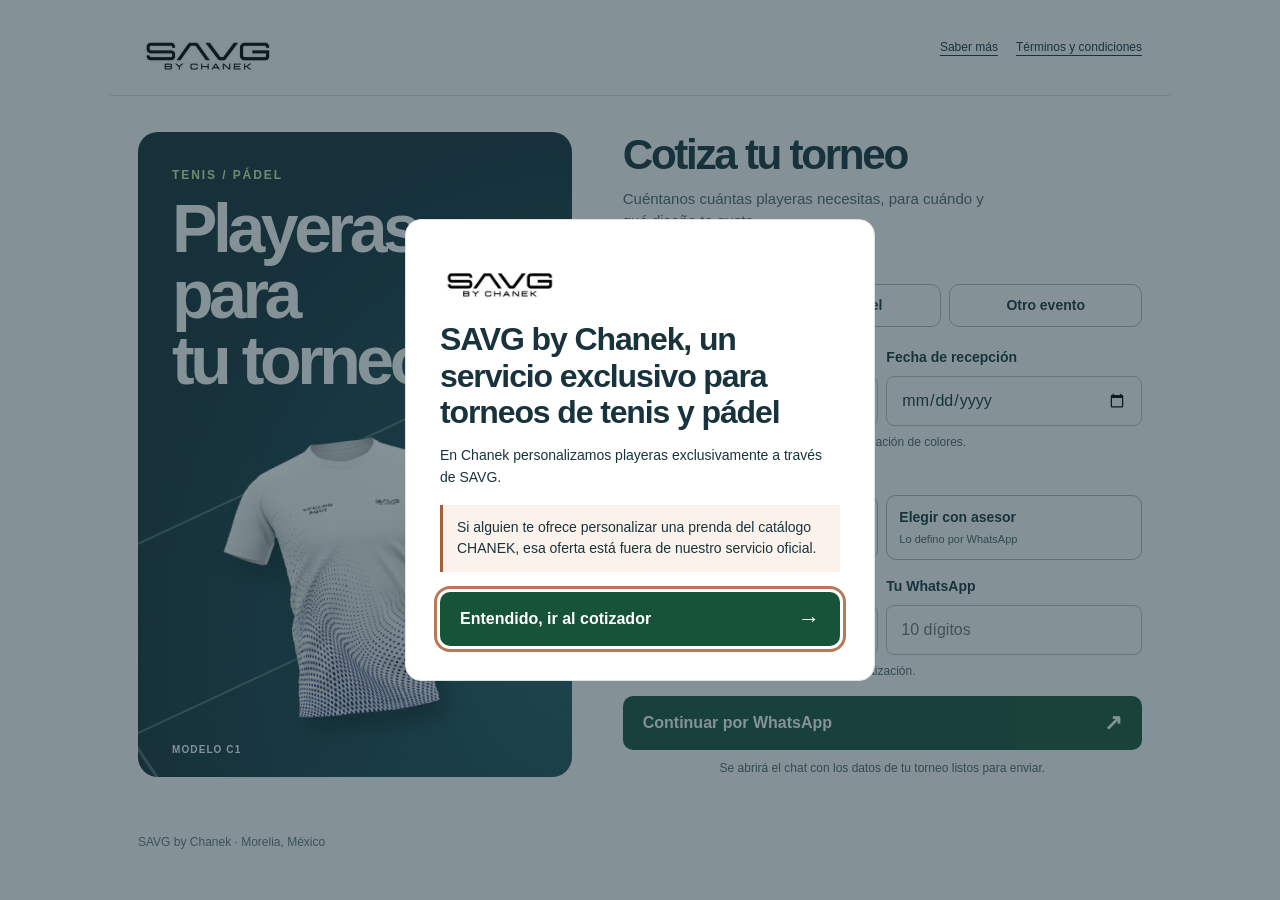
==== index.html @ 30528400 "Cotizador SAVG en savage.chanek.com.mx Copia del cotizador de torneos SAVG by Chanek con pixel de Me" ====
<!doctype html><html lang="es-MX"><head><meta charset="utf-8"><meta name="viewport" content="width=device-width,initial-scale=1"><meta name="theme-color" content="#19333d"><title>SAVG by Chanek | Cotiza tu torneo</title><meta name="description" content="Indica cantidad, fecha de recepción y diseño de playera para tu torneo de tenis o pádel y solicita tu cotización por WhatsApp."><link rel="stylesheet" href="styles.css"><script src="quote.js" defer></script><link rel="stylesheet" href="torneos.css"><script src="torneos.js" defer></script><script>
!function(f,b,e,v,n,t,s){if(f.fbq)return;n=f.fbq=function(){n.callMethod?n.callMethod.apply(n,arguments):n.queue.push(arguments)};if(!f._fbq)f._fbq=n;n.push=n;n.loaded=!0;n.version='2.0';n.queue=[];t=b.createElement(e);t.async=!0;t.src=v;s=b.getElementsByTagName(e)[0];s.parentNode.insertBefore(t,s)}(window,document,'script','https://connect.facebook.net/en_US/fbevents.js');
fbq('init','4872146926148195');fbq('track','PageView');
window.savgTrack=function(ev,data){try{if(window.fbq)fbq('track',ev,data||{})}catch(e){}};
</script>
</head><body>
<noscript><img height="1" width="1" style="display:none" alt="" src="https://www.facebook.com/tr?id=4872146926148195&amp;ev=PageView&amp;noscript=1"></noscript>

<header><a href="#" id="home" aria-label="SAVG by Chanek, cotizador"><img src="assets/logo.png" alt="SAVG by Chanek" width="140" height="55"></a><nav aria-label="Información"><button type="button" class="text-button" id="moreInfo">Saber más</button><button type="button" class="text-button" id="termsLink">Términos y condiciones</button></nav></header>
<main class="tournament">
  <aside class="court" aria-label="Playeras SAVG para torneos">
    <div class="court-copy"><p>Tenis / Pádel</p><h1>Playeras para<br>tu torneo.</h1></div>
    <div class="court-lines" aria-hidden="true"></div>
    <figure class="jersey"><img id="heroShirt" src="assets/c1-original.png" alt="Playera del catálogo SAVG, modelo C1"><figcaption id="heroCode">Modelo C1</figcaption></figure>
  </aside>
  <section class="request" aria-labelledby="formTitle">
    <h2 id="formTitle">Cotiza tu torneo</h2>
    <p class="subhead">Cuéntanos cuántas playeras necesitas, para cuándo y qué diseño te gusta.</p>
    <form id="tournamentForm">
      <fieldset class="sports"><legend>¿Qué tipo de evento organizas?</legend>
        <div class="sport-options">
          <label><input type="radio" name="sport" value="Tenis" required><span>Tenis</span></label>
          <label><input type="radio" name="sport" value="Pádel"><span>Pádel</span></label>
          <label><input type="radio" name="sport" value="Otro"><span>Otro evento</span></label>
        </div>
      </fieldset>
      <p id="outside" class="scope-note" role="status" hidden>Este cotizador es exclusivo para torneos de tenis o pádel.</p>
      <fieldset id="leadFields">
        <div class="pair">
          <label for="qty">Cantidad de playeras<input id="qty" type="number" step="1" min="10" aria-describedby="quantityMinimum" placeholder="Ej. 150" inputmode="numeric" required></label>
          <label for="needDate">Fecha de recepción<input id="needDate" type="date" aria-describedby="dateNotice" required></label>
        </div>
        <p class="quantity-minimum" id="quantityMinimum">Mínimo 10 playeras del mismo diseño y combinación de colores.</p>
        <div id="dateNotice" class="date-notice" role="status" hidden><strong id="dateTitle"></strong><span id="dateReason"></span></div>
        <fieldset id="quoteFields">
        <fieldset class="design"><legend>Diseño de la playera</legend>
          <div class="design-options">
            <button type="button" id="chooseDesign" aria-haspopup="dialog"><b id="chosenLabel">Elegir del catálogo</b><small>Ver los 18 modelos →</small></button>
            <button type="button" id="advise" aria-pressed="false"><b>Elegir con asesor</b><small>Lo defino por WhatsApp</small></button>
          </div>
          <p class="error" role="alert" id="designError"></p>
        </fieldset>
        <section class="instant-quote" id="estimate" aria-labelledby="estimateTitle" hidden>
          <h3 id="estimateTitle">Tu cotización</h3>
          <div id="pricedDetails">
            <label class="quality-line" for="fabric">Calidad de la playera<select id="fabric"></select></label>
            <div aria-live="polite">
              <p class="estimate-line" id="baseLine"></p>
              <p class="estimate-line" id="expressLine" hidden></p>
              <p class="estimate-total"><span id="totalLabel">Total estimado</span><strong id="quoteTotal"></strong></p>
              <p class="estimate-note" id="quoteNote"></p>
            </div>
          </div>
          <p id="manualPrice" class="estimate-note" hidden>Para más de 600 playeras por variante, un asesor confirma el precio por WhatsApp.</p>
        </section>
        <div class="pair" id="contactFields">
          <label for="clientName">Tu nombre<input id="clientName" type="text" autocomplete="name" maxlength="80" placeholder="Ej. Ana López" required></label>
          <label for="clientPhone">Tu WhatsApp<input id="clientPhone" type="tel" inputmode="tel" autocomplete="tel" maxlength="20" placeholder="10 dígitos" aria-describedby="contactNote" required></label>
        </div>
        <p class="quantity-minimum" id="contactNote">Lo usamos solo para darle seguimiento a tu cotización.</p>
        <button type="submit" id="waButton" class="wa">Continuar por WhatsApp <span aria-hidden="true">↗</span></button>
        <p class="handoff">Se abrirá el chat con los datos de tu torneo listos para enviar.</p>
        </fieldset>
      </fieldset>
    </form>
  </section>
</main>
<dialog id="brandNotice" aria-labelledby="brandNoticeTitle" aria-describedby="brandService brandWarning">
  <img class="notice-logo" src="assets/logo.png" width="120" height="47" alt="SAVG by Chanek">
  <h2 id="brandNoticeTitle">SAVG by Chanek, un servicio exclusivo para torneos de tenis y pádel</h2>
  <p id="brandService">En Chanek personalizamos playeras exclusivamente a través de SAVG.</p>
  <p id="brandWarning">Si alguien te ofrece personalizar una prenda del catálogo CHANEK, esa oferta está fuera de nuestro servicio oficial.</p>
  <form method="dialog"><button type="submit" class="wa" autofocus>Entendido, ir al cotizador <span aria-hidden="true">→</span></button></form>
</dialog>
<dialog id="models" aria-labelledby="modelsTitle"><div class="modal-head"><div><span class="eyebrow">CATÁLOGO SAVG</span><h2 id="modelsTitle">Elige tu diseño</h2></div><button type="button" class="secondary" id="closeModels" autofocus>Cerrar ✕</button></div><p>Adaptamos el modelo a los colores y logos de tu torneo.</p><div class="models-grid" id="modelsList"></div></dialog>
<footer><span>SAVG by Chanek · Morelia, México</span></footer>
<dialog id="learn" aria-labelledby="learnTitle"><div class="modal-head"><div><span class="eyebrow">SAVG BY CHANEK</span><h2 id="learnTitle">Saber más</h2></div><button type="button" id="closeLearn" class="secondary" aria-label="Cerrar Saber más">Cerrar ✕</button></div><p>Fabricamos playeras para torneos de tenis o pádel con diseños preestablecidos que adaptamos con tus colores y logos.</p><a class="button" href="assets/catalogo-savg.pdf" target="_blank" rel="noopener">Ver catálogo completo · PDF ↗</a><p class="hint">Se abre en otra pestaña. Tu cotización se conserva.</p><details><summary>Qué incluye el catálogo</summary><p>Diseños, calidades, precios por volumen, producción, beneficios para eventos y condiciones del proyecto.</p></details><details><summary>Cómo funciona</summary><p>Cotiza → elige un diseño preestablecido → confirma colores, tallas y logos → aprueba y paga el anticipo → producimos y liquidamos antes del envío.</p></details><details><summary>Comparar precios</summary><div class="table"><table><caption>Precio por playera · MXN · IVA incluido</caption><thead><tr><th>Piezas por variante</th><th>Media</th><th>Alta</th><th>Premium</th></tr></thead><tbody id="priceRows"></tbody></table></div><p class="hint">Cada diseño y combinación de colores se cotiza por separado. Correspondencias del catálogo: Media = ProLite Basic; Alta = ProLite Premium; Premium = ProLite Elite.</p></details><details><summary>Probar una muestra</summary><div class="sample-links"><a href="?ejemplo=estandar">Pedido estándar · 137 playeras ↗</a><a href="?ejemplo=expres">Pedido exprés · 67 playeras ↗</a><a href="?ejemplo=diseno">Proyecto que requiere ajustes ↗</a><a href="?ejemplo=variantes">Dos variantes · 25 + 25 playeras ↗</a></div><p class="hint">Son ejemplos editables. Tu cotización se conserva por separado.</p></details><button type="button" class="text-button" id="learnTerms">Consultar términos y condiciones</button></dialog>
<dialog id="condiciones" class="conditions" aria-labelledby="termsTitle"><div class="terms-header"><div><span class="eyebrow">SAVG BY CHANEK</span><h2 id="termsTitle">Términos y condiciones</h2></div><button type="button" id="closeTerms" class="button outline" autofocus aria-label="Cerrar términos y condiciones">Cerrar ✕</button></div><div class="terms-content"><p>Cotiza → confirma disponibilidad y detalles → aprueba y paga 50% → liquida antes del envío.</p><div class="rules">
<details><summary>Tiempos y pagos</summary><p>La fecha que eliges es la fecha deseada de recepción. El estimado cuenta lunes a viernes desde hoy en México, sin descontar festivos. Se requieren al menos 5 días hábiles para aceptar el proyecto. De 5 a 9 días hábiles se agrega un 20% provisional al subtotal de prendas para priorizar la producción. A partir de 10 días hábiles no se aplica el recargo automático. No equivale a confirmar disponibilidad ni entrega. Debemos revisar agenda y transporte a tu ciudad. La producción estándar requiere de 3 a 4 semanas desde la aprobación completa de cantidades, tallas, diseño, logos y anticipo, más el envío. El plazo y cualquier recargo se recalculan al confirmar. 50% para iniciar y 50% antes del envío.</p></details>
<details><summary>Precio por variante</summary><p>Mínimo 10 piezas de un mismo diseño y combinación de colores. No se suman diseños ni colores: dos variantes de 10 no forman un rango de 20. El mínimo disponible también depende de la tela. Cada variante puede tener un costo propio confirmado en la cotización.</p></details>
<details><summary>Diseño, marca y logos</summary><p>Diseño: $500 MXN, descontado si el pedido se produce con nosotros. Incluye de 3 a 15 logos. El logo SAVG permanece visible al frente. El alcance es de diseños base full print; no incluye diseño desde cero, cambios estructurales ni rediseños fuera del sistema.</p></details>
<details><summary>Archivos y aprobación</summary><p>Enviar logos vectorizados en AI, EPS o SVG. Conversión sin costo cuando sea posible; redibujar o trazar desde cero en casos extremos cuesta $1,000 MXN. Con JPG o PNG se requiere responsiva y no se garantiza precisión total de impresión. Confirmar todos los detalles y anticipo autoriza el inicio de producción.</p></details>
<details><summary>Cambios y cancelaciones</summary><p>Cantidades, tallas, colores, diseño y logos solo pueden modificarse antes de producir. Cualquier cambio posterior a la aprobación queda sujeto a validación y puede modificar el plazo. Si la producción comenzó, cancelar implica una penalización del 100% del anticipo.</p></details>
<details><summary>Envío, garantía y tallas</summary><p>Envío con costo adicional. SAVG no responde por demoras o daños durante el transporte. Reporta defectos de fabricación en un plazo de 5 días hábiles. Dama y caballero: CH, M, G, XG, XXG. Niño: 6-8, 8-10, 10-12 y 12-14.</p></details></div></div></dialog><noscript>Activa JavaScript para completar tu solicitud de cotización.</noscript></body></html>
---- styles.css ----
:root{--ink:#19333d;--muted:#65767b;--rust:#a45f3c;--line:#dce4e1;--paper:#fff;--green:#1f7151;--amber:#946000;--red:#aa3834}*{box-sizing:border-box}[hidden]{display:none!important}html{scroll-behavior:smooth}body{margin:0;background:var(--paper);color:var(--ink);font:16px/1.5 Arial,Helvetica,sans-serif}header,main,footer{max-width:1060px;padding:20px 28px;margin:auto}header{display:flex;align-items:center;justify-content:space-between;gap:12px;border-bottom:1px solid var(--line)}header img{display:block;object-fit:contain}nav{display:flex;gap:18px;align-items:center}a{color:inherit}.intro{text-align:center;padding:18px 0 10px}.intro p{margin:6px 0;font-size:14px;color:var(--muted)}.eyebrow{font-size:11px;font-weight:700;letter-spacing:.15em;color:var(--rust)}.progress-wrap{max-width:700px;margin:22px auto 14px;display:flex;justify-content:space-between;gap:10px;flex-wrap:wrap;font-size:12px;color:var(--muted)}progress{width:100%;height:4px;border:0;border-radius:3px;overflow:hidden;accent-color:var(--ink)}progress::-webkit-progress-bar{background:#dfe6e2}progress::-webkit-progress-value{background:var(--ink)}.question{max-width:700px;margin:auto;background:white;border:1px solid var(--line);border-radius:18px;padding:36px 40px;box-shadow:0 12px 36px #19333d06}h1{font-size:clamp(29px,4.4vw,43px);letter-spacing:-.045em;line-height:1.13;margin:14px 0 14px}h2{font-size:22px;letter-spacing:-.025em;margin:8px 0 18px}.lead{color:var(--muted);font-size:15px;margin:0 0 26px;line-height:1.6}button,.button{cursor:pointer;border:0;border-radius:9px;padding:14px 18px;background:var(--ink);color:white;font:700 14px/1.4 Arial,sans-serif;text-decoration:none;display:inline-block}button:disabled{opacity:.5;cursor:not-allowed}.secondary{background:#eaf0ed;color:var(--ink)}.text-button{background:transparent;color:var(--ink);padding:6px 0;text-decoration:underline;text-underline-offset:4px;font-weight:400;font-size:12px}input,select,textarea{display:block;width:100%;min-width:0;margin:8px 0 0;padding:14px;border:1px solid #b9c8c5;border-radius:8px;font:inherit;color:var(--ink);background:white}input[type=number]{font-size:24px;font-weight:700}input[type=checkbox]{display:inline;width:auto;margin-right:8px;accent-color:var(--ink)}label{display:block;font-size:14px;font-weight:700;margin:18px 0 8px}textarea{min-height:80px}button:focus-visible,a:focus-visible,input:focus-visible,summary:focus-visible,textarea:focus-visible{outline:3px solid #b77955;outline-offset:3px}.question:focus{outline:none}.choices{display:grid;gap:10px}.choice{display:flex;align-items:center;justify-content:space-between;gap:14px;width:100%;padding:17px 18px;text-align:left;color:var(--ink);background:white;border:1px solid #cdd9d4;font-size:15px;font-weight:600;transition:border-color .15s,background .15s}.choice:hover{background:#f3f6f4;border-color:#8aaba0}.choice[aria-pressed=true]{background:#edf4f0;border:2px solid var(--green);padding:16px 17px}.choice small{display:block;font-size:12px;color:var(--muted);font-weight:400;margin-top:4px}.choice .price{font-size:20px;white-space:nowrap}.quality-note{font-size:13px;color:var(--rust);background:#fbf2e9;padding:12px 14px;border-radius:8px}.pills{display:flex;gap:8px;flex-wrap:wrap;margin:12px 0}.pills button{padding:9px 13px;background:#edf1ef;color:var(--ink);font-weight:500}.navigation{display:flex;justify-content:space-between;align-items:center;gap:14px;margin-top:28px;border-top:1px solid var(--line);padding-top:22px}.navigation #next{margin-left:auto}.hint,small{font-size:12px;color:var(--muted)}.error{font-size:13px;color:var(--red)}.variant{padding:16px;border:1px solid var(--line);border-radius:10px;margin:14px 0}.variant h3{font-size:15px;margin:0}.variant label{margin-top:12px}.split{display:grid;grid-template-columns:1fr 1fr;gap:16px}.price-bar{max-width:700px;margin:15px auto 20px;padding:15px 20px;border-radius:12px;background:var(--ink);color:white;display:flex;align-items:center;justify-content:space-between;gap:14px}.price-bar div{display:flex;flex-direction:column}.price-bar span{font-size:11px;color:#b8cfc7}.price-bar strong{font-size:27px;letter-spacing:-.04em}.price-bar small{color:#e5eee9;text-align:right}.result-heading{text-align:center;margin:30px 0}.result-heading p{color:var(--muted)}.result-grid{display:grid;grid-template-columns:1fr 1fr;gap:20px}.result-card{background:white;padding:26px;border:1px solid var(--line);border-radius:15px;margin-bottom:18px}.result-card p{color:var(--muted);font-size:14px}.budget{align-self:start}.status-badge{display:inline-flex;align-items:center;gap:8px;font-size:12px;font-weight:700}.dot{width:11px;height:11px;border-radius:100%;background:currentColor}.green{color:var(--green)}.yellow{color:var(--amber)}.red{color:var(--red)}.reason{border-top:1px solid var(--line);padding:12px 0;margin:0!important}.positive{font-size:13px!important}.amount{display:flex;justify-content:space-between;gap:16px;margin:13px 0}.amount.total{font-size:25px;font-weight:700;border-top:1px solid var(--line);padding-top:18px}.line-item{border-top:1px solid var(--line);padding:12px 0}.line-item p{margin:4px 0;font-size:13px}.wide{width:100%}.actions{display:flex;gap:8px;flex-wrap:wrap;margin-top:12px}details{border-top:1px solid var(--line);padding-top:14px;margin-top:18px}summary{cursor:pointer;font-weight:700;font-size:14px}.table{overflow:auto}table{width:100%;border-collapse:collapse;font-size:12px;margin:15px 0}td,th{padding:10px 6px;border-bottom:1px solid var(--line);text-align:left}caption{text-align:left;font-size:11px;color:var(--muted)}dialog{max-width:760px;width:calc(100% - 32px);max-height:88vh;border:1px solid var(--line);border-radius:16px;color:var(--ink);padding:28px}dialog::backdrop{background:#19333d88}.modal-head,.terms-header{display:flex;justify-content:space-between;align-items:center;gap:16px}.modal-head h2,.terms-header h2{margin:8px 0}dialog p{font-size:14px;color:var(--muted)}.terms-content{font-size:14px}footer{display:flex;justify-content:space-between;flex-wrap:wrap;gap:12px;font-size:12px;color:var(--muted);padding-top:32px;padding-bottom:40px}#printQuote{display:none}@media(max-width:680px){header,main,footer{padding:16px}header img{width:112px;height:44px}nav{gap:12px}nav .text-button{font-size:11px}.intro{padding-top:15px}.question{padding:26px 22px;border-radius:14px}.result-grid,.split{grid-template-columns:1fr}.price-bar{padding:13px 16px}.price-bar strong{font-size:25px}.price-bar small{font-size:11px}h1{font-size:32px}.choice{font-size:14px;padding:15px}.choice[aria-pressed=true]{padding:14px}.result-card{padding:22px}.question .navigation{position:relative}#savedStatus{font-size:10px}dialog{padding:22px}.quality .price{font-size:18px}}@media print{body>*{display:none!important}body{background:white}#printQuote{display:block!important;white-space:pre-wrap;font:12px/1.6 Arial;color:#111;padding:10mm}#printQuote img{width:140px;display:block;margin-bottom:20px}@page{margin:12mm}}

.back-row{max-width:700px;margin:12px auto}.return-button{border:1px solid #b6c8bf;background:#fff;color:var(--ink);padding:9px 14px;font-size:13px}.quantity-input{border:2px solid #719786;background:#f2f8f4;font-size:32px!important;padding:18px}.quantity-help{font-size:13px;color:#406352;margin:10px 0 20px}.preset-label{margin-bottom:0}.sample-banner{max-width:700px;margin:12px auto;padding:14px 18px;border:1px solid #d6bc8a;border-radius:10px;background:#fff7e7;display:flex;gap:7px;flex-direction:column;font-size:12px}.sample-banner span{color:var(--muted)}.sample-banner a{font-weight:700}.sample-links{display:grid;gap:14px;margin:18px 0;font-size:14px}#result:focus{outline:none}

select:focus-visible{outline:3px solid #b77955;outline-offset:3px}

.welcome{max-width:560px;padding:30px}.welcome .modal-head{gap:12px}.welcome-close{padding:8px 12px;flex-shrink:0}.welcome h2{font-size:32px;line-height:1.12;letter-spacing:-.04em;margin:20px 0 16px}.welcome-points{list-style:none;padding:0;margin:22px 0}.welcome-points li{padding:12px 0;border-top:1px solid var(--line);font-size:14px;color:var(--muted)}.welcome-points strong{color:var(--ink);display:block;margin-bottom:3px}.welcome .welcome-caption{font-size:12px;line-height:1.6;margin:18px 0}.welcome #startQuote{padding:16px}@media(max-width:680px){.welcome{padding:23px}.welcome h2{font-size:29px}.welcome .eyebrow{font-size:10px}.welcome-points{margin:16px 0}.welcome-points li{padding:10px 0}}
---- torneos.css ----
.tournament {
  display:grid; grid-template-columns:minmax(0,.91fr) minmax(0,1.09fr); gap:clamp(24px,4vw,56px);
  padding-block:36px 24px; align-items:stretch;
}
.court {
  isolation:isolate; position:relative; overflow:hidden; min-height:530px;
  border-radius:20px; background:radial-gradient(ellipse at 100% 80%,#215960,transparent 72%),#142f39; color:#fff;
  display:flex; flex-direction:column;
}
.court-copy {position:relative; z-index:2; padding:34px 34px 0}
.court-copy p {margin:0 0 12px; color:#d9edab; text-transform:uppercase; letter-spacing:.16em; font-weight:700; font-size:12px}
.court h1 {font-size:clamp(42px,5.4vw,68px); letter-spacing:-.065em; line-height:.97; margin:0}
.court-lines {position:absolute;z-index:-1;width:150%;height:64%;left:-24%;bottom:-15%;transform:rotate(-25deg) skewX(9deg);border:2px solid #8bada478;background:linear-gradient(90deg,transparent 14%,#8bada478 14%,#8bada478 14.4%,transparent 14.4% 85%,#8bada478 85%,#8bada478 85.4%,transparent 85.4%),linear-gradient(0deg,transparent 58%,#8bada478 58%,#8bada478 58.6%,transparent 58.6%)}
.jersey {position:relative; flex:1; margin:4px 12px 20px;display:flex;align-items:center;justify-content:center}
.jersey img {width:87%;height:294px;object-fit:contain;filter:drop-shadow(7px 15px 10px #07191e8c);transform:rotate(-6deg)}
.jersey figcaption {position:absolute;bottom:0;left:22px;color:white;letter-spacing:.11em;text-transform:uppercase;font-size:10px;font-weight:700}
.request {align-self:center;min-width:0}
.request h2 {font-size:clamp(30px,3.3vw,43px);line-height:1.08;letter-spacing:-.055em;margin:0 0 10px}
.subhead {color:#506568;font-size:15px;line-height:1.5;margin:0 0 22px;max-width:44ch}
.request fieldset {border:0;padding:0;margin:0;min-width:0}
.request legend,.pair label {font-size:14px;font-weight:700;padding:0;margin:0}
.sport-options,.design-options,.pair {display:grid;gap:8px}
.sport-options {grid-template-columns:1fr 1fr 1.24fr;margin:8px 0 20px}
.sport-options label {position:relative;margin:0}
.sport-options input {position:absolute;width:1px;height:1px;opacity:0}
.sport-options span,.design-options button {display:block;cursor:pointer;border:1px solid #acbdba;background:white;color:var(--ink);border-radius:10px}
.sport-options span {padding:10px 4px;text-align:center}
.sport-options input:checked+span,.design-options [aria-pressed=true] {background:#e5efdb;border-color:#426341;box-shadow:inset 0 0 0 1px #426341}
.sport-options input:focus-visible+span {outline:3px solid #af683f;outline-offset:3px}
.scope-note {padding:16px;border-left:3px solid #a45f3c;background:#faf0e8}
.pair,.design-options {grid-template-columns:repeat(2,minmax(0,1fr))}
.pair {margin-bottom:18px}
.pair input {height:50px;font-size:16px;font-weight:500}
.design-options {margin:8px 0 16px}
.design-options button {text-align:left;padding:12px;line-height:1.3}
.design-options small {display:block;font-size:11px;line-height:1.5;font-weight:400;color:#4e6260;margin-top:4px}
.wa {background:#175338;color:white;width:100%;display:flex;align-items:center;justify-content:space-between;font-size:16px;padding:16px 20px;border-radius:10px}
.wa:hover {background:#0d432a}
.wa span {font-size:22px;line-height:1}
.handoff {font-size:12px;color:#506568;text-align:center;margin:9px 0 0}
.models-grid {display:grid;grid-template-columns:repeat(3,minmax(0,1fr));gap:10px}
.models-grid button {background:#f2f4ee;border:1px solid var(--line);color:var(--ink);padding:10px;text-align:center}
.models-grid button[aria-pressed=true] {border:2px solid #497057}
.models-grid img {display:block;object-fit:contain;width:100%;height:100px;margin:0 0 5px}
@media(max-width:740px){
  .tournament {grid-template-columns:1fr;gap:22px;padding-top:16px}
  .court {min-height:155px;flex-direction:row;align-items:center}
  .court-copy {padding:18px 0 18px 20px;width:54%}
  .court h1 {font-size:clamp(35px,7vw,48px)}
  .court-copy p {font-size:10px;margin-bottom:8px}
  .jersey {height:145px;align-self:center;margin:0 12px 0 0}
  .jersey img {width:100%;height:122px}
  .jersey figcaption {left:auto;right:2px;bottom:5px;font-size:8px}
  .request {padding:0 2px}
  .models-grid img {height:75px}
}
@media(max-width:370px){.models-grid {grid-template-columns:repeat(2,minmax(0,1fr))}.pair {gap:5px}.pair input{padding:8px}.design-options button{padding:10px 8px}}

.quantity-minimum {margin:-10px 0 16px;color:#506568;font-size:12px;line-height:1.4}
@media (max-width:370px) {
  .tournament {gap:15px;padding-top:10px}
  .court {min-height:110px}
  .jersey {height:110px}
  .jersey img {height:95px}
  .court-copy {padding-block:10px}
  .court h1 {font-size:31px}
  .subhead {margin-bottom:14px}
  .sport-options {margin-bottom:12px}
  .design-options {margin-bottom:10px}
}

.instant-quote {border:1px solid #c8d5ca;border-radius:12px;background:#f0f4ed;padding:14px 16px;margin:2px 0 16px}
.instant-quote h3 {margin:0 0 8px;font-size:18px;letter-spacing:-.025em}
.instant-quote .quality-line,.estimate-total {display:flex;align-items:center;justify-content:space-between;gap:10px}
.instant-quote .quality-line {font-size:13px;margin:0 0 10px;font-weight:500}
.quality-line select {width:auto;min-width:106px;padding:7px 10px;margin:0}
.estimate-line,.estimate-note {font-size:13px;margin:5px 0;color:#415b53}
.estimate-total {border-top:1px solid #c8d5ca;padding-top:9px;margin:9px 0 2px;font-size:14px}
.estimate-total strong {font-size:clamp(19px,3vw,24px);line-height:1.2}
.estimate-note {font-size:12px;margin:5px 0 0}

.date-notice {border-left:3px solid #b78023;background:#fff4dc;color:#61450e;padding:12px 14px;margin:0 0 16px;border-radius:4px;font-size:14px}
.date-notice strong,.date-notice span {display:block}
.date-notice span {margin-top:3px}
.date-notice[data-state="rejected"] {color:#783224;border-color:#a84432;background:#fbede7}

#brandNotice {max-width:470px;padding:clamp(22px,5vw,34px)}
#brandNotice .notice-logo {display:block;object-fit:contain;margin:0 0 20px}
#brandNotice h2 {font-size:clamp(24px,5vw,32px);line-height:1.15;letter-spacing:-.035em;margin:0 0 14px}
#brandNotice p {color:var(--ink);line-height:1.55}
#brandWarning {border-left:3px solid var(--rust);background:#faf2eb;padding:12px 14px;margin:16px 0 20px}
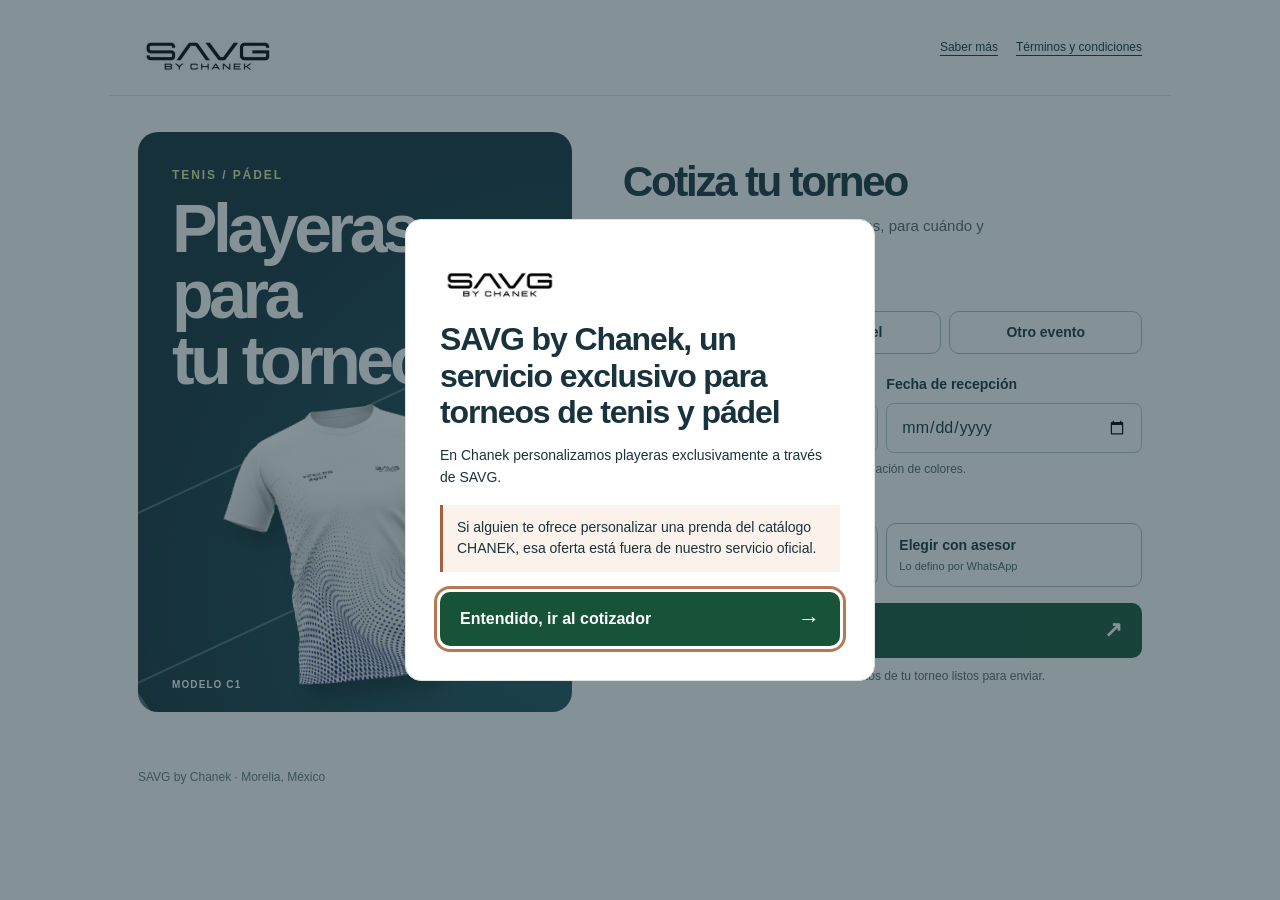
==== commit 4ef23031: "Quitar nombre y WhatsApp; registrar cada clic al botón de WhatsApp El formulario vuelve a ser igual " ====
--- a/index.html
+++ b/index.html
@@ -53,11 +53,6 @@
           </div>
           <p id="manualPrice" class="estimate-note" hidden>Para más de 600 playeras por variante, un asesor confirma el precio por WhatsApp.</p>
         </section>
-        <div class="pair" id="contactFields">
-          <label for="clientName">Tu nombre<input id="clientName" type="text" autocomplete="name" maxlength="80" placeholder="Ej. Ana López" required></label>
-          <label for="clientPhone">Tu WhatsApp<input id="clientPhone" type="tel" inputmode="tel" autocomplete="tel" maxlength="20" placeholder="10 dígitos" aria-describedby="contactNote" required></label>
-        </div>
-        <p class="quantity-minimum" id="contactNote">Lo usamos solo para darle seguimiento a tu cotización.</p>
         <button type="submit" id="waButton" class="wa">Continuar por WhatsApp <span aria-hidden="true">↗</span></button>
         <p class="handoff">Se abrirá el chat con los datos de tu torneo listos para enviar.</p>
         </fieldset>
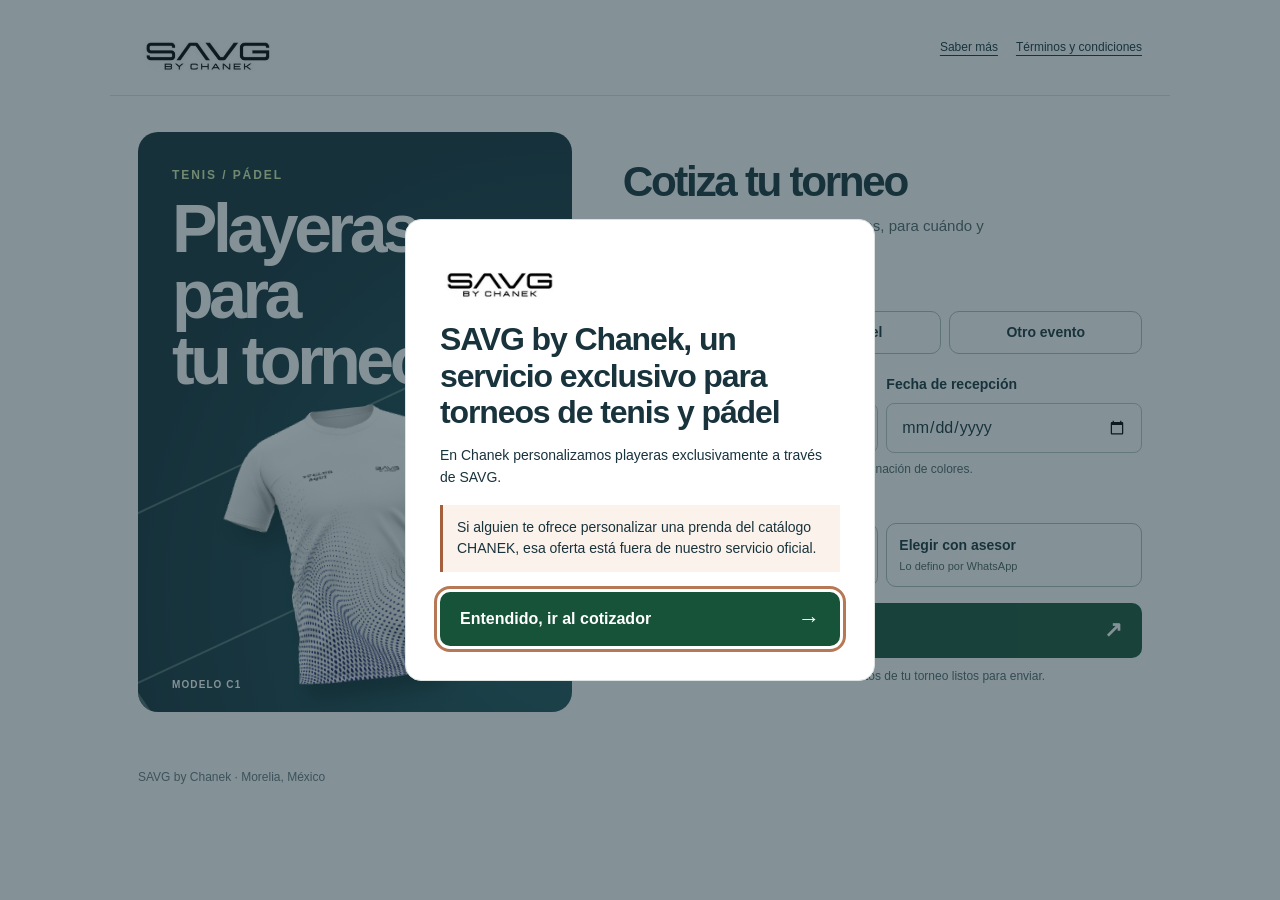
==== commit 0d447f96: "Mínimo de 100 playeras por variante en el cotizador Co-Authored-By: Claude Opus 5.5 <noreply@anthrop" ====
--- a/index.html
+++ b/index.html
@@ -27,10 +27,10 @@
       <p id="outside" class="scope-note" role="status" hidden>Este cotizador es exclusivo para torneos de tenis o pádel.</p>
       <fieldset id="leadFields">
         <div class="pair">
-          <label for="qty">Cantidad de playeras<input id="qty" type="number" step="1" min="10" aria-describedby="quantityMinimum" placeholder="Ej. 150" inputmode="numeric" required></label>
+          <label for="qty">Cantidad de playeras<input id="qty" type="number" step="1" min="100" aria-describedby="quantityMinimum" placeholder="Ej. 150" inputmode="numeric" required></label>
           <label for="needDate">Fecha de recepción<input id="needDate" type="date" aria-describedby="dateNotice" required></label>
         </div>
-        <p class="quantity-minimum" id="quantityMinimum">Mínimo 10 playeras del mismo diseño y combinación de colores.</p>
+        <p class="quantity-minimum" id="quantityMinimum">Mínimo 100 playeras del mismo diseño y combinación de colores.</p>
         <div id="dateNotice" class="date-notice" role="status" hidden><strong id="dateTitle"></strong><span id="dateReason"></span></div>
         <fieldset id="quoteFields">
         <fieldset class="design"><legend>Diseño de la playera</legend>
@@ -69,10 +69,10 @@
 </dialog>
 <dialog id="models" aria-labelledby="modelsTitle"><div class="modal-head"><div><span class="eyebrow">CATÁLOGO SAVG</span><h2 id="modelsTitle">Elige tu diseño</h2></div><button type="button" class="secondary" id="closeModels" autofocus>Cerrar ✕</button></div><p>Adaptamos el modelo a los colores y logos de tu torneo.</p><div class="models-grid" id="modelsList"></div></dialog>
 <footer><span>SAVG by Chanek · Morelia, México</span></footer>
-<dialog id="learn" aria-labelledby="learnTitle"><div class="modal-head"><div><span class="eyebrow">SAVG BY CHANEK</span><h2 id="learnTitle">Saber más</h2></div><button type="button" id="closeLearn" class="secondary" aria-label="Cerrar Saber más">Cerrar ✕</button></div><p>Fabricamos playeras para torneos de tenis o pádel con diseños preestablecidos que adaptamos con tus colores y logos.</p><a class="button" href="assets/catalogo-savg.pdf" target="_blank" rel="noopener">Ver catálogo completo · PDF ↗</a><p class="hint">Se abre en otra pestaña. Tu cotización se conserva.</p><details><summary>Qué incluye el catálogo</summary><p>Diseños, calidades, precios por volumen, producción, beneficios para eventos y condiciones del proyecto.</p></details><details><summary>Cómo funciona</summary><p>Cotiza → elige un diseño preestablecido → confirma colores, tallas y logos → aprueba y paga el anticipo → producimos y liquidamos antes del envío.</p></details><details><summary>Comparar precios</summary><div class="table"><table><caption>Precio por playera · MXN · IVA incluido</caption><thead><tr><th>Piezas por variante</th><th>Media</th><th>Alta</th><th>Premium</th></tr></thead><tbody id="priceRows"></tbody></table></div><p class="hint">Cada diseño y combinación de colores se cotiza por separado. Correspondencias del catálogo: Media = ProLite Basic; Alta = ProLite Premium; Premium = ProLite Elite.</p></details><details><summary>Probar una muestra</summary><div class="sample-links"><a href="?ejemplo=estandar">Pedido estándar · 137 playeras ↗</a><a href="?ejemplo=expres">Pedido exprés · 67 playeras ↗</a><a href="?ejemplo=diseno">Proyecto que requiere ajustes ↗</a><a href="?ejemplo=variantes">Dos variantes · 25 + 25 playeras ↗</a></div><p class="hint">Son ejemplos editables. Tu cotización se conserva por separado.</p></details><button type="button" class="text-button" id="learnTerms">Consultar términos y condiciones</button></dialog>
+<dialog id="learn" aria-labelledby="learnTitle"><div class="modal-head"><div><span class="eyebrow">SAVG BY CHANEK</span><h2 id="learnTitle">Saber más</h2></div><button type="button" id="closeLearn" class="secondary" aria-label="Cerrar Saber más">Cerrar ✕</button></div><p>Fabricamos playeras para torneos de tenis o pádel con diseños preestablecidos que adaptamos con tus colores y logos.</p><a class="button" href="assets/catalogo-savg.pdf" target="_blank" rel="noopener">Ver catálogo completo · PDF ↗</a><p class="hint">Se abre en otra pestaña. Tu cotización se conserva.</p><details><summary>Qué incluye el catálogo</summary><p>Diseños, calidades, precios por volumen, producción, beneficios para eventos y condiciones del proyecto.</p></details><details><summary>Cómo funciona</summary><p>Cotiza → elige un diseño preestablecido → confirma colores, tallas y logos → aprueba y paga el anticipo → producimos y liquidamos antes del envío.</p></details><details><summary>Comparar precios</summary><div class="table"><table><caption>Precio por playera · MXN · IVA incluido</caption><thead><tr><th>Piezas por variante</th><th>Media</th><th>Alta</th><th>Premium</th></tr></thead><tbody id="priceRows"></tbody></table></div><p class="hint">Cada diseño y combinación de colores se cotiza por separado. Correspondencias del catálogo: Media = ProLite Basic; Alta = ProLite Premium; Premium = ProLite Elite.</p></details><details><summary>Probar una muestra</summary><div class="sample-links"><a href="?ejemplo=estandar">Pedido estándar · 137 playeras ↗</a><a href="?ejemplo=expres">Pedido exprés · 120 playeras ↗</a><a href="?ejemplo=diseno">Proyecto que requiere ajustes ↗</a><a href="?ejemplo=variantes">Dos variantes · 100 + 100 playeras ↗</a></div><p class="hint">Son ejemplos editables. Tu cotización se conserva por separado.</p></details><button type="button" class="text-button" id="learnTerms">Consultar términos y condiciones</button></dialog>
 <dialog id="condiciones" class="conditions" aria-labelledby="termsTitle"><div class="terms-header"><div><span class="eyebrow">SAVG BY CHANEK</span><h2 id="termsTitle">Términos y condiciones</h2></div><button type="button" id="closeTerms" class="button outline" autofocus aria-label="Cerrar términos y condiciones">Cerrar ✕</button></div><div class="terms-content"><p>Cotiza → confirma disponibilidad y detalles → aprueba y paga 50% → liquida antes del envío.</p><div class="rules">
 <details><summary>Tiempos y pagos</summary><p>La fecha que eliges es la fecha deseada de recepción. El estimado cuenta lunes a viernes desde hoy en México, sin descontar festivos. Se requieren al menos 5 días hábiles para aceptar el proyecto. De 5 a 9 días hábiles se agrega un 20% provisional al subtotal de prendas para priorizar la producción. A partir de 10 días hábiles no se aplica el recargo automático. No equivale a confirmar disponibilidad ni entrega. Debemos revisar agenda y transporte a tu ciudad. La producción estándar requiere de 3 a 4 semanas desde la aprobación completa de cantidades, tallas, diseño, logos y anticipo, más el envío. El plazo y cualquier recargo se recalculan al confirmar. 50% para iniciar y 50% antes del envío.</p></details>
-<details><summary>Precio por variante</summary><p>Mínimo 10 piezas de un mismo diseño y combinación de colores. No se suman diseños ni colores: dos variantes de 10 no forman un rango de 20. El mínimo disponible también depende de la tela. Cada variante puede tener un costo propio confirmado en la cotización.</p></details>
+<details><summary>Precio por variante</summary><p>Mínimo 100 piezas de un mismo diseño y combinación de colores. No se suman diseños ni colores: dos variantes de 100 no forman un rango de 200. Cada variante puede tener un costo propio confirmado en la cotización.</p></details>
 <details><summary>Diseño, marca y logos</summary><p>Diseño: $500 MXN, descontado si el pedido se produce con nosotros. Incluye de 3 a 15 logos. El logo SAVG permanece visible al frente. El alcance es de diseños base full print; no incluye diseño desde cero, cambios estructurales ni rediseños fuera del sistema.</p></details>
 <details><summary>Archivos y aprobación</summary><p>Enviar logos vectorizados en AI, EPS o SVG. Conversión sin costo cuando sea posible; redibujar o trazar desde cero en casos extremos cuesta $1,000 MXN. Con JPG o PNG se requiere responsiva y no se garantiza precisión total de impresión. Confirmar todos los detalles y anticipo autoriza el inicio de producción.</p></details>
 <details><summary>Cambios y cancelaciones</summary><p>Cantidades, tallas, colores, diseño y logos solo pueden modificarse antes de producir. Cualquier cambio posterior a la aprobación queda sujeto a validación y puede modificar el plazo. Si la producción comenzó, cancelar implica una penalización del 100% del anticipo.</p></details>
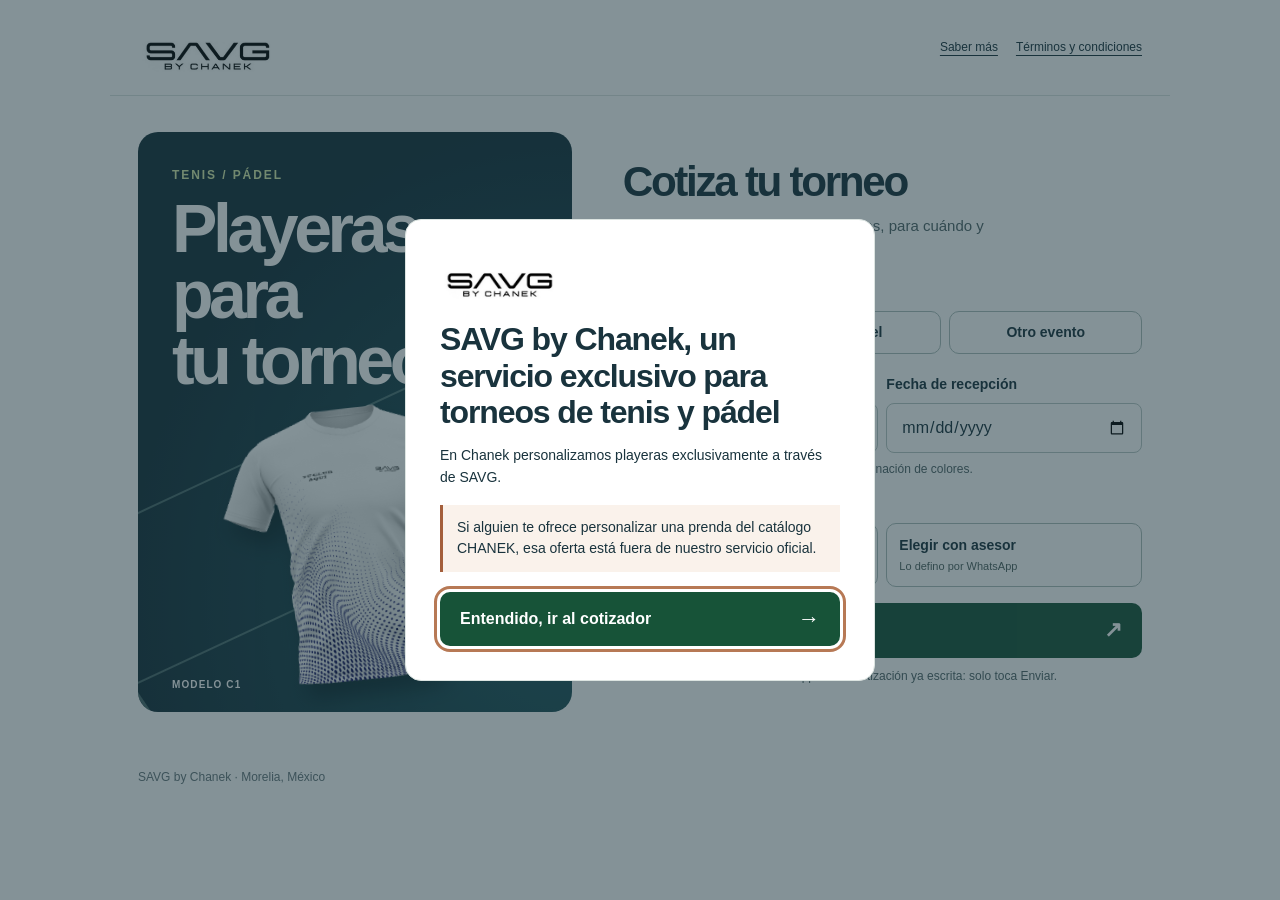
==== commit 17a0dd1d: "Abrir WhatsApp directo en iPhone, aviso de tocar Enviar y versión en los scripts Co-Authored-By: Cla" ====
--- a/index.html
+++ b/index.html
@@ -1,4 +1,4 @@
-<!doctype html><html lang="es-MX"><head><meta charset="utf-8"><meta name="viewport" content="width=device-width,initial-scale=1"><meta name="theme-color" content="#19333d"><title>SAVG by Chanek | Cotiza tu torneo</title><meta name="description" content="Indica cantidad, fecha de recepción y diseño de playera para tu torneo de tenis o pádel y solicita tu cotización por WhatsApp."><link rel="stylesheet" href="styles.css"><script src="quote.js" defer></script><link rel="stylesheet" href="torneos.css"><script src="torneos.js" defer></script><script>
+<!doctype html><html lang="es-MX"><head><meta charset="utf-8"><meta name="viewport" content="width=device-width,initial-scale=1"><meta name="theme-color" content="#19333d"><title>SAVG by Chanek | Cotiza tu torneo</title><meta name="description" content="Indica cantidad, fecha de recepción y diseño de playera para tu torneo de tenis o pádel y solicita tu cotización por WhatsApp."><link rel="stylesheet" href="styles.css"><script src="quote.js?v=20261125c" defer></script><link rel="stylesheet" href="torneos.css?v=20261125c"><script src="torneos.js?v=20261125c" defer></script><script>
 !function(f,b,e,v,n,t,s){if(f.fbq)return;n=f.fbq=function(){n.callMethod?n.callMethod.apply(n,arguments):n.queue.push(arguments)};if(!f._fbq)f._fbq=n;n.push=n;n.loaded=!0;n.version='2.0';n.queue=[];t=b.createElement(e);t.async=!0;t.src=v;s=b.getElementsByTagName(e)[0];s.parentNode.insertBefore(t,s)}(window,document,'script','https://connect.facebook.net/en_US/fbevents.js');
 fbq('init','4872146926148195');fbq('track','PageView');
 window.savgTrack=function(ev,data){try{if(window.fbq)fbq('track',ev,data||{})}catch(e){}};
@@ -54,7 +54,8 @@
           <p id="manualPrice" class="estimate-note" hidden>Para más de 600 playeras por variante, un asesor confirma el precio por WhatsApp.</p>
         </section>
         <button type="submit" id="waButton" class="wa">Continuar por WhatsApp <span aria-hidden="true">↗</span></button>
-        <p class="handoff">Se abrirá el chat con los datos de tu torneo listos para enviar.</p>
+        <p class="handoff">Se abrirá WhatsApp con tu cotización ya escrita: solo toca Enviar.</p>
+        <a id="waFallback" class="wa-fallback" href="#" rel="noopener" hidden>¿No se abrió WhatsApp? Toca aquí para enviar tu cotización</a>
         </fieldset>
       </fieldset>
     </form>
--- a/torneos.css
+++ b/torneos.css
@@ -38,6 +38,8 @@
 .wa:hover {background:#0d432a}
 .wa span {font-size:22px;line-height:1}
 .handoff {font-size:12px;color:#506568;text-align:center;margin:9px 0 0}
+.wa-fallback {display:block;margin:12px 0 0;padding:12px;border:1px solid #175338;border-radius:10px;color:#175338;font-weight:600;text-align:center;text-decoration:none}
+.wa-fallback[hidden] {display:none}
 .models-grid {display:grid;grid-template-columns:repeat(3,minmax(0,1fr));gap:10px}
 .models-grid button {background:#f2f4ee;border:1px solid var(--line);color:var(--ink);padding:10px;text-align:center}
 .models-grid button[aria-pressed=true] {border:2px solid #497057}
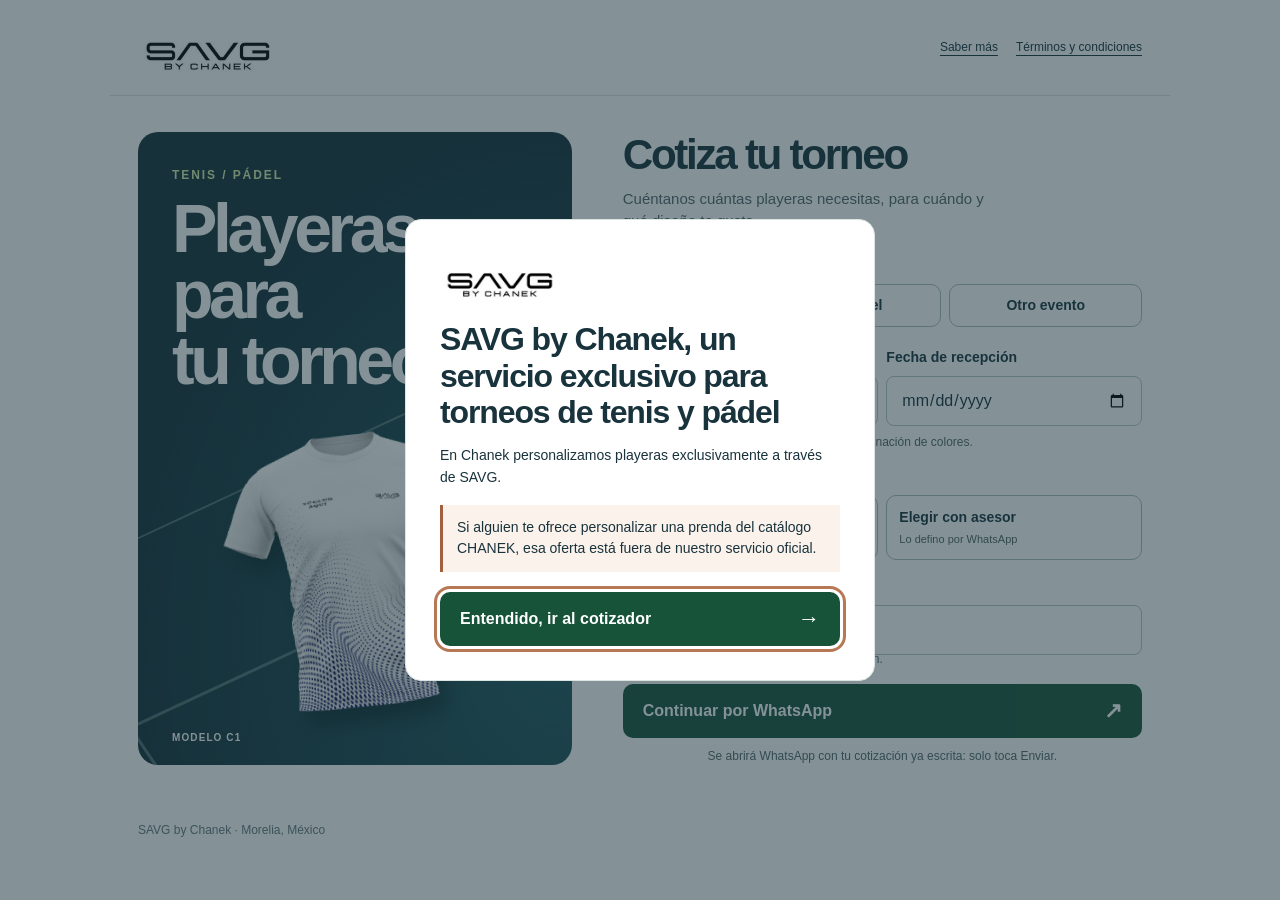
==== commit a5b305ce: "Pedir el WhatsApp del cliente y guardarlo en el Sheet Co-Authored-By: Claude Opus 5.5 <noreply@anthr" ====
--- a/index.html
+++ b/index.html
@@ -1,4 +1,4 @@
-<!doctype html><html lang="es-MX"><head><meta charset="utf-8"><meta name="viewport" content="width=device-width,initial-scale=1"><meta name="theme-color" content="#19333d"><title>SAVG by Chanek | Cotiza tu torneo</title><meta name="description" content="Indica cantidad, fecha de recepción y diseño de playera para tu torneo de tenis o pádel y solicita tu cotización por WhatsApp."><link rel="stylesheet" href="styles.css"><script src="quote.js?v=20261125c" defer></script><link rel="stylesheet" href="torneos.css?v=20261125c"><script src="torneos.js?v=20261125c" defer></script><script>
+<!doctype html><html lang="es-MX"><head><meta charset="utf-8"><meta name="viewport" content="width=device-width,initial-scale=1"><meta name="theme-color" content="#19333d"><title>SAVG by Chanek | Cotiza tu torneo</title><meta name="description" content="Indica cantidad, fecha de recepción y diseño de playera para tu torneo de tenis o pádel y solicita tu cotización por WhatsApp."><link rel="stylesheet" href="styles.css"><script src="quote.js?v=20261125c" defer></script><link rel="stylesheet" href="torneos.css?v=20261125d"><script src="torneos.js?v=20261125d" defer></script><script>
 !function(f,b,e,v,n,t,s){if(f.fbq)return;n=f.fbq=function(){n.callMethod?n.callMethod.apply(n,arguments):n.queue.push(arguments)};if(!f._fbq)f._fbq=n;n.push=n;n.loaded=!0;n.version='2.0';n.queue=[];t=b.createElement(e);t.async=!0;t.src=v;s=b.getElementsByTagName(e)[0];s.parentNode.insertBefore(t,s)}(window,document,'script','https://connect.facebook.net/en_US/fbevents.js');
 fbq('init','4872146926148195');fbq('track','PageView');
 window.savgTrack=function(ev,data){try{if(window.fbq)fbq('track',ev,data||{})}catch(e){}};
@@ -53,6 +53,10 @@
           </div>
           <p id="manualPrice" class="estimate-note" hidden>Para más de 600 playeras por variante, un asesor confirma el precio por WhatsApp.</p>
         </section>
+        <div class="pair phone-pair" id="contactFields">
+          <label for="clientPhone">Tu WhatsApp<input id="clientPhone" type="tel" inputmode="tel" autocomplete="tel" maxlength="20" placeholder="10 dígitos, ej. 443 123 4567" aria-describedby="contactNote" required></label>
+        </div>
+        <p class="quantity-minimum" id="contactNote">Te contactamos a este número con tu cotización.</p>
         <button type="submit" id="waButton" class="wa">Continuar por WhatsApp <span aria-hidden="true">↗</span></button>
         <p class="handoff">Se abrirá WhatsApp con tu cotización ya escrita: solo toca Enviar.</p>
         <a id="waFallback" class="wa-fallback" href="#" rel="noopener" hidden>¿No se abrió WhatsApp? Toca aquí para enviar tu cotización</a>
--- a/torneos.css
+++ b/torneos.css
@@ -30,6 +30,7 @@
 .scope-note {padding:16px;border-left:3px solid #a45f3c;background:#faf0e8}
 .pair,.design-options {grid-template-columns:repeat(2,minmax(0,1fr))}
 .pair {margin-bottom:18px}
+.phone-pair {grid-template-columns:1fr;margin-bottom:6px}
 .pair input {height:50px;font-size:16px;font-weight:500}
 .design-options {margin:8px 0 16px}
 .design-options button {text-align:left;padding:12px;line-height:1.3}
